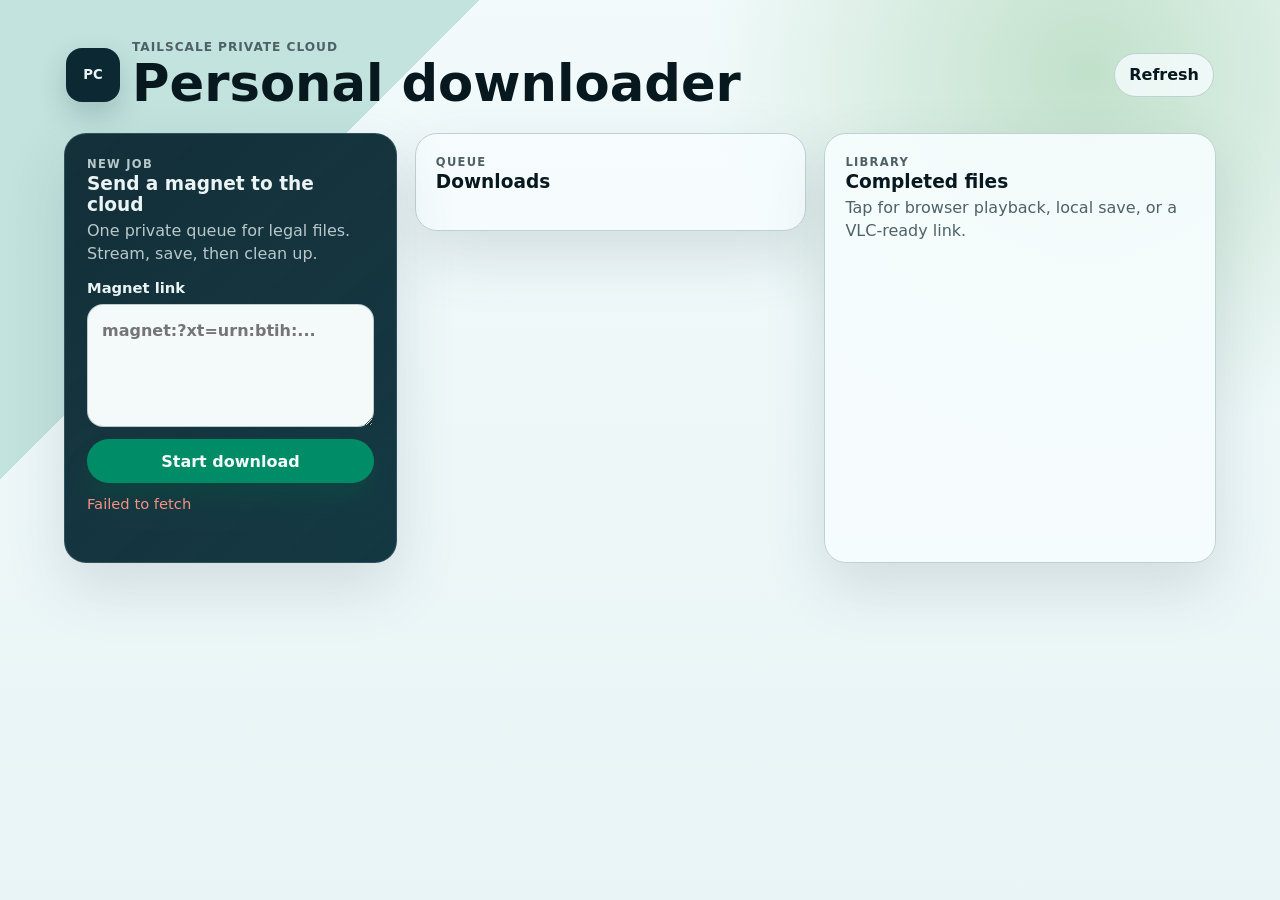
==== frontend/index.html @ cb081685 "Initial personal cloud downloader project" ====
<!doctype html>
<html lang="en">
  <head>
    <meta charset="utf-8">
    <meta name="viewport" content="width=device-width, initial-scale=1">
    <title>Personal Cloud Downloader</title>
    <link rel="stylesheet" href="style.css">
  </head>
  <body>
    <main class="shell">
      <header class="topbar">
        <div class="brand-mark" aria-hidden="true">PC</div>
        <div class="brand-copy">
          <p class="eyebrow">Tailscale private cloud</p>
          <h1>Personal downloader</h1>
        </div>
        <button id="refreshButton" class="ghost-button" type="button" aria-label="Refresh downloads">Refresh</button>
      </header>

      <div class="dashboard-grid">
        <section class="command-panel" aria-labelledby="addTitle">
          <div class="section-heading">
            <p class="panel-kicker">New job</p>
            <h2 id="addTitle">Send a magnet to the cloud</h2>
            <p>One private queue for legal files. Stream, save, then clean up.</p>
          </div>
          <label class="magnet-field">
            <span>Magnet link</span>
            <textarea id="magnetLink" rows="4" placeholder="magnet:?xt=urn:btih:..."></textarea>
          </label>
          <button id="addMagnetButton" class="primary-button" type="button">Start download</button>
          <p id="status" class="status-line" role="status" aria-live="polite">Connecting to private backend...</p>
        </section>

        <section class="content-section queue-panel" aria-labelledby="torrentsTitle">
          <div class="section-heading row-heading">
            <div>
              <p class="panel-kicker">Queue</p>
              <h2 id="torrentsTitle">Downloads</h2>
            </div>
            <span id="lastUpdated" class="last-updated"></span>
          </div>
          <div id="torrentList" class="stack"></div>
        </section>

        <section class="content-section files-panel" aria-labelledby="completedTitle">
          <div class="section-heading">
            <p class="panel-kicker">Library</p>
            <h2 id="completedTitle">Completed files</h2>
            <p>Tap for browser playback, local save, or a VLC-ready link.</p>
          </div>
          <div id="completedFiles" class="stack"></div>
        </section>
      </div>
    </main>

    <script src="app.js"></script>
  </body>
</html>
---- frontend/style.css ----
:root {
  color-scheme: light;
  font-family: ui-sans-serif, system-ui, -apple-system, BlinkMacSystemFont, "Segoe UI", sans-serif;
  background: oklch(96% 0.012 205);
  color: oklch(20% 0.026 220);
  --page: oklch(96% 0.012 205);
  --ink: oklch(20% 0.026 220);
  --surface: oklch(99% 0.007 205);
  --surface-strong: oklch(93.8% 0.018 205);
  --panel: oklch(26% 0.038 225);
  --panel-soft: oklch(32% 0.045 220);
  --panel-ink: oklch(96% 0.009 205);
  --line: oklch(85% 0.022 205);
  --muted: oklch(48% 0.025 220);
  --accent: oklch(56% 0.13 169);
  --accent-strong: oklch(43% 0.11 169);
  --accent-soft: oklch(92% 0.055 169);
  --danger: oklch(50% 0.14 28);
  --danger-soft: oklch(95% 0.03 28);
  --ok-soft: oklch(93% 0.055 150);
  --wait-soft: oklch(93% 0.02 235);
  --radius: 22px;
  --shadow: 0 24px 60px oklch(45% 0.035 220 / 0.16);
}

* {
  box-sizing: border-box;
}

body {
  margin: 0;
  min-height: 100vh;
  background:
    linear-gradient(135deg, oklch(89% 0.035 185) 0 22%, transparent 22%),
    radial-gradient(circle at 85% 8%, oklch(88% 0.045 155), transparent 24rem),
    linear-gradient(180deg, oklch(98% 0.009 205), var(--page));
}

button,
textarea {
  font: inherit;
}

button {
  border: 0;
  cursor: pointer;
}

button:disabled {
  cursor: wait;
  opacity: 0.68;
}

.shell {
  width: min(1180px, 100%);
  margin: 0 auto;
  padding: 16px 14px 34px;
}

.topbar {
  display: flex;
  align-items: center;
  gap: 12px;
  padding: 8px 2px 16px;
}

.brand-mark {
  display: grid;
  place-items: center;
  flex: 0 0 46px;
  width: 46px;
  height: 46px;
  border-radius: 16px;
  background: var(--panel);
  color: var(--panel-ink);
  font-size: 0.83rem;
  font-weight: 900;
  box-shadow: 0 12px 28px oklch(35% 0.04 220 / 0.22);
}

.brand-copy {
  min-width: 0;
  flex: 1;
}

.eyebrow,
.section-heading p,
.meta,
.empty,
.status-line,
.last-updated,
.panel-kicker {
  color: var(--muted);
}

.eyebrow {
  margin: 0 0 4px;
  font-size: 0.76rem;
  font-weight: 800;
  letter-spacing: 0.08em;
  text-transform: uppercase;
}

h1,
h2,
h3,
p {
  margin-top: 0;
}

h1 {
  margin-bottom: 0;
  font-size: clamp(1.45rem, 8vw, 3.2rem);
  line-height: 1;
  letter-spacing: 0;
}

h2 {
  margin-bottom: 4px;
  font-size: 1.16rem;
}

h3 {
  margin-bottom: 8px;
  font-size: 1rem;
  line-height: 1.25;
  overflow-wrap: anywhere;
}

.command-panel,
.content-section {
  background: color-mix(in oklch, var(--surface) 92%, transparent);
  border: 1px solid var(--line);
  border-radius: var(--radius);
  box-shadow: var(--shadow);
}

.dashboard-grid {
  display: grid;
  gap: 14px;
}

.command-panel {
  position: sticky;
  top: 8px;
  z-index: 2;
  padding: 18px;
  background:
    linear-gradient(140deg, color-mix(in oklch, var(--panel) 96%, transparent), var(--panel-soft));
  color: var(--panel-ink);
  border-color: oklch(58% 0.045 215 / 0.38);
}

.content-section {
  padding: 16px;
}

.section-heading {
  margin-bottom: 14px;
}

.section-heading p {
  margin-bottom: 0;
  line-height: 1.45;
}

.command-panel .section-heading p,
.command-panel .panel-kicker,
.command-panel .status-line {
  color: oklch(82% 0.018 210);
}

.command-panel .section-heading h2 {
  color: var(--panel-ink);
}

.panel-kicker {
  margin-bottom: 6px;
  font-size: 0.72rem;
  font-weight: 900;
  letter-spacing: 0.11em;
  text-transform: uppercase;
}

.row-heading {
  display: flex;
  align-items: flex-start;
  justify-content: space-between;
  gap: 12px;
}

.last-updated {
  flex: 0 0 auto;
  padding-top: 3px;
  font-size: 0.78rem;
}

.magnet-field {
  display: grid;
  gap: 8px;
  font-weight: 750;
}

.magnet-field span {
  font-size: 0.92rem;
}

textarea {
  width: 100%;
  resize: vertical;
  min-height: 116px;
  border: 1px solid oklch(70% 0.03 210 / 0.55);
  border-radius: 16px;
  padding: 14px;
  background: oklch(98% 0.006 205);
  color: inherit;
  line-height: 1.45;
  outline: none;
}

textarea:focus {
  border-color: var(--accent);
  box-shadow: 0 0 0 4px oklch(75% 0.07 178 / 0.28);
}

.primary-button,
.ghost-button,
.action-button {
  min-height: 44px;
  border-radius: 999px;
  font-weight: 850;
}

.primary-button {
  width: 100%;
  margin-top: 12px;
  background: var(--accent);
  color: oklch(98% 0.006 190);
  box-shadow: 0 16px 26px oklch(42% 0.12 169 / 0.28);
}

.primary-button:hover {
  background: var(--accent-strong);
}

.ghost-button {
  width: auto;
  margin-left: auto;
  padding: 0 14px;
  background: color-mix(in oklch, var(--surface) 80%, transparent);
  color: var(--ink);
  border: 1px solid var(--line);
}

.status-line {
  min-height: 22px;
  margin: 12px 0 0;
  font-size: 0.92rem;
}

.status-line.error {
  color: oklch(76% 0.13 28);
}

.stack {
  display: grid;
  gap: 10px;
}

.download-card,
.file-card,
.empty-card {
  border: 1px solid var(--line);
  border-radius: 18px;
  background: oklch(99.3% 0.005 190);
}

.download-card,
.file-card {
  padding: 15px;
}

.empty-card {
  display: grid;
  gap: 8px;
  min-height: 124px;
  place-content: center;
  padding: 20px;
  text-align: center;
  background:
    linear-gradient(135deg, oklch(98% 0.01 205), oklch(95% 0.018 195));
}

.empty-card h3 {
  margin-bottom: 4px;
}

.empty-card p,
.meta {
  margin-bottom: 0;
}

.card-top {
  display: flex;
  align-items: flex-start;
  justify-content: space-between;
  gap: 10px;
}

.download-title,
.file-title {
  min-width: 0;
}

.pill {
  flex: 0 0 auto;
  border-radius: 999px;
  padding: 6px 10px;
  background: var(--wait-soft);
  color: oklch(36% 0.05 220);
  font-size: 0.78rem;
  font-weight: 850;
}

.pill.downloading {
  background: oklch(93% 0.045 185);
  color: var(--accent-strong);
}

.pill.completed {
  background: var(--ok-soft);
  color: oklch(35% 0.08 150);
}

.pill.failed {
  background: var(--danger-soft);
  color: var(--danger);
}

.progress-row {
  display: flex;
  align-items: center;
  gap: 10px;
  margin-top: 12px;
}

.progress-track {
  position: relative;
  flex: 1;
  height: 12px;
  overflow: hidden;
  border-radius: 999px;
  background: var(--surface-strong);
}

.progress-fill {
  position: absolute;
  inset: 0 auto 0 0;
  width: var(--progress, 0%);
  border-radius: inherit;
  background: linear-gradient(90deg, var(--accent-strong), var(--accent));
}

.progress-value {
  min-width: 44px;
  text-align: right;
  color: oklch(34% 0.035 210);
  font-size: 0.88rem;
  font-weight: 850;
}

.actions {
  display: grid;
  grid-template-columns: repeat(3, minmax(0, 1fr));
  gap: 8px;
  margin-top: 14px;
}

.action-button {
  display: inline-flex;
  align-items: center;
  justify-content: center;
  padding: 0 12px;
  color: var(--accent-strong);
  background: var(--accent-soft);
  text-decoration: none;
  font-size: 0.9rem;
  text-align: center;
}

.action-button.danger {
  grid-column: 1 / -1;
  color: var(--danger);
  background: transparent;
  border: 1px solid oklch(82% 0.055 28);
}

.file-card .actions {
  margin-top: 10px;
}

.file-name {
  margin-bottom: 6px;
  overflow-wrap: anywhere;
}

@media (max-width: 520px) {
  .command-panel {
    margin-inline: -2px;
  }

  .file-card .actions {
    grid-template-columns: 1fr;
  }
}

@media (min-width: 760px) {
  .shell {
    padding-top: 32px;
  }

  .topbar {
    padding-bottom: 24px;
  }

  .brand-mark {
    width: 54px;
    height: 54px;
    flex-basis: 54px;
  }

  .dashboard-grid {
    grid-template-columns: minmax(300px, 0.8fr) minmax(360px, 1.2fr);
    align-items: start;
    gap: 18px;
  }

  .command-panel {
    top: 22px;
    padding: 22px;
  }

  .queue-panel {
    grid-column: 2;
  }

  .files-panel {
    grid-column: 1 / -1;
  }

  .content-section {
    padding: 20px;
  }

  .download-card,
  .file-card {
    padding: 16px;
  }

  .action-button.danger {
    grid-column: auto;
  }
}

@media (min-width: 1040px) {
  .dashboard-grid {
    grid-template-columns: 0.85fr 1fr 1fr;
  }

  .command-panel {
    min-height: 430px;
  }

  .queue-panel,
  .files-panel {
    grid-column: auto;
  }

  .files-panel {
    min-height: 430px;
  }
}
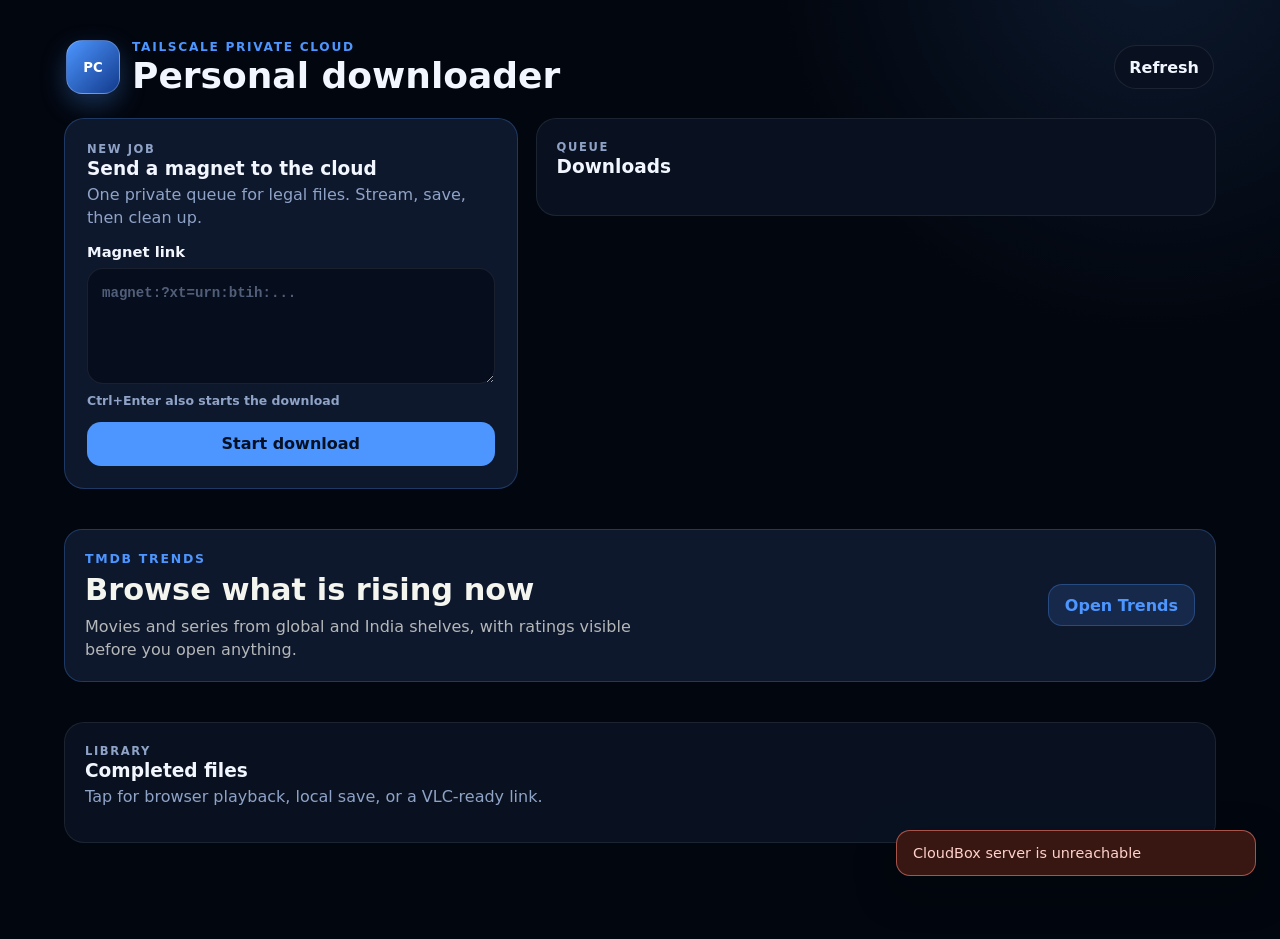
==== commit 83169055: "Improve responsive downloader interface" ====
--- a/frontend/index.html
+++ b/frontend/index.html
@@ -26,8 +26,9 @@
           </div>
           <label class="magnet-field">
             <span>Magnet link</span>
-            <textarea id="magnetLink" rows="4" placeholder="magnet:?xt=urn:btih:..."></textarea>
+            <textarea id="magnetLink" rows="4" placeholder="magnet:?xt=urn:btih:..." aria-describedby="magnetKeyboardHint"></textarea>
           </label>
+          <small id="magnetKeyboardHint" class="keyboard-hint">Ctrl+Enter also starts the download</small>
           <button id="addMagnetButton" class="primary-button" type="button">Start download</button>
           <p id="status" class="status-line" role="status" aria-live="polite">Connecting to private backend...</p>
         </section>
--- a/frontend/style.css
+++ b/frontend/style.css
@@ -54,7 +54,7 @@
 .shell {
   width: min(1180px, 100%);
   margin: 0 auto;
-  padding: 16px 14px 34px;
+  padding: 16px 14px calc(120px + env(safe-area-inset-bottom));
 }
 
 .topbar {
@@ -110,7 +110,7 @@
 
 h1 {
   margin-bottom: 0;
-  font-size: clamp(1.45rem, 8vw, 3.2rem);
+  font-size: clamp(1.35rem, 4vw, 2.25rem);
   line-height: 1;
   letter-spacing: 0;
 }
@@ -141,9 +141,6 @@
 }
 
 .command-panel {
-  position: sticky;
-  top: 8px;
-  z-index: 2;
   padding: 18px;
   background:
     linear-gradient(140deg, color-mix(in oklch, var(--panel) 96%, transparent), var(--panel-soft));
@@ -195,6 +192,10 @@
   font-size: 0.78rem;
 }
 
+.last-updated.stale {
+  color: oklch(75% 0.12 80);
+}
+
 .magnet-field {
   display: grid;
   gap: 8px;
@@ -205,8 +206,19 @@
   font-size: 0.92rem;
 }
 
+.keyboard-hint {
+  display: block;
+  margin-top: 8px;
+  color: var(--muted);
+  font-size: 0.78rem;
+  font-weight: 600;
+  line-height: 1.4;
+}
+
 textarea {
   width: 100%;
+  min-width: 0;
+  max-width: 100%;
   resize: vertical;
   min-height: 116px;
   border: 1px solid oklch(70% 0.03 210 / 0.55);
@@ -215,6 +227,8 @@
   background: oklch(98% 0.006 205);
   color: inherit;
   line-height: 1.45;
+  overflow-wrap: anywhere;
+  word-break: break-word;
   outline: none;
 }
 
@@ -252,14 +266,41 @@
   border: 1px solid var(--line);
 }
 
-.status-line {
-  min-height: 22px;
-  margin: 12px 0 0;
-  font-size: 0.92rem;
-}
-
-.status-line.error {
-  color: oklch(76% 0.13 28);
+#status.status-line {
+  position: fixed;
+  left: 50%;
+  bottom: max(16px, env(safe-area-inset-bottom));
+  z-index: 100;
+  width: min(calc(100vw - 28px), 420px);
+  min-height: 0;
+  margin: 0;
+  padding: 12px 16px;
+  transform: translateX(-50%);
+  border: 1px solid color-mix(in oklch, var(--accent) 38%, var(--line));
+  border-radius: 14px;
+  background: #0E182D;
+  box-shadow: 0 14px 36px oklch(10% 0.025 230 / 0.38);
+  color: var(--ink);
+  font-size: 0.9rem;
+  line-height: 1.4;
+  pointer-events: none;
+}
+
+#status.status-line[hidden] {
+  display: none;
+}
+
+#status.status-line.warning {
+  border-color: oklch(72% 0.11 80 / 0.7);
+  background: oklch(28% 0.045 75);
+  color: oklch(90% 0.07 85);
+}
+
+#status.status-line.error,
+#status.status-line.offline {
+  border-color: oklch(65% 0.13 28 / 0.72);
+  background: oklch(25% 0.055 28);
+  color: oklch(90% 0.055 28);
 }
 
 .stack {
@@ -278,6 +319,48 @@
 .download-card,
 .file-card {
   padding: 15px;
+}
+
+.torrent-skeleton {
+  display: grid;
+  gap: 12px;
+  pointer-events: none;
+}
+
+.skeleton-line {
+  height: 12px;
+  border-radius: 999px;
+  background: var(--surface-strong);
+}
+
+.skeleton-title {
+  width: 68%;
+  height: 18px;
+}
+
+.skeleton-meta {
+  width: 44%;
+}
+
+.skeleton-progress {
+  width: 100%;
+}
+
+#torrentList.offline .download-card:not(.torrent-skeleton) {
+  opacity: 0.7;
+  filter: saturate(0.7);
+}
+
+@keyframes torrent-skeleton-pulse {
+  50% {
+    opacity: 0.48;
+  }
+}
+
+@media (prefers-reduced-motion: no-preference) {
+  .torrent-skeleton .skeleton-line {
+    animation: torrent-skeleton-pulse 1.4s ease-in-out infinite;
+  }
 }
 
 .empty-card {
@@ -310,6 +393,17 @@
 .download-title,
 .file-title {
   min-width: 0;
+}
+
+.queue-panel,
+.download-card {
+  min-width: 0;
+}
+
+.download-title h3,
+.download-title .meta {
+  overflow-wrap: anywhere;
+  word-break: break-word;
 }
 
 .pill {
@@ -395,6 +489,24 @@
   border: 1px solid oklch(82% 0.055 28);
 }
 
+.download-card .actions {
+  display: flex;
+  justify-content: flex-end;
+}
+
+.download-card .action-button.danger {
+  width: auto;
+  min-height: 44px;
+  grid-column: auto;
+}
+
+.command-panel :is(textarea, button):focus-visible,
+.queue-panel .action-button:focus-visible,
+.topbar .ghost-button:focus-visible {
+  outline: 3px solid var(--accent);
+  outline-offset: 3px;
+}
+
 .file-card .actions {
   margin-top: 10px;
 }
@@ -415,8 +527,17 @@
 }
 
 @media (min-width: 760px) {
+  #status.status-line {
+    right: max(24px, env(safe-area-inset-right));
+    bottom: 24px;
+    left: auto;
+    width: min(360px, calc(100vw - 48px));
+    transform: none;
+  }
+
   .shell {
     padding-top: 32px;
+    padding-bottom: 96px;
   }
 
   .topbar {
@@ -436,7 +557,10 @@
   }
 
   .command-panel {
+    position: sticky;
     top: 22px;
+    z-index: 2;
+    align-self: start;
     padding: 22px;
   }
 
@@ -445,6 +569,11 @@
   }
 
   .files-panel {
+    grid-column: 1 / -1;
+  }
+
+  #trendsHomeEntry,
+  #trendsView {
     grid-column: 1 / -1;
   }
 
@@ -461,22 +590,3 @@
     grid-column: auto;
   }
 }
-
-@media (min-width: 1040px) {
-  .dashboard-grid {
-    grid-template-columns: 0.85fr 1fr 1fr;
-  }
-
-  .command-panel {
-    min-height: 430px;
-  }
-
-  .queue-panel,
-  .files-panel {
-    grid-column: auto;
-  }
-
-  .files-panel {
-    min-height: 430px;
-  }
-}
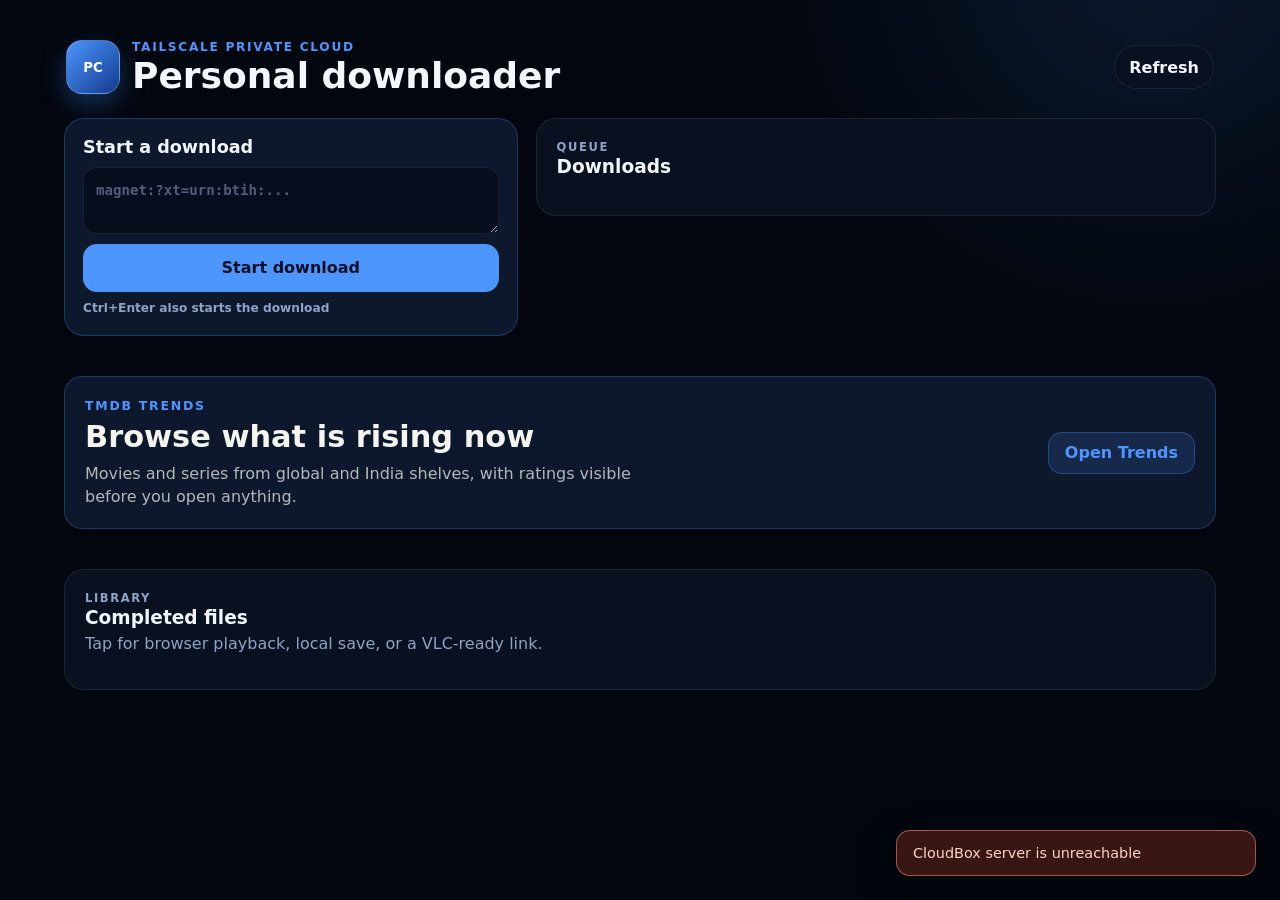
==== commit 612401ae: "Compact downloader magnet composer" ====
--- a/frontend/index.html
+++ b/frontend/index.html
@@ -18,18 +18,16 @@
       </header>
 
       <div class="dashboard-grid">
-        <section class="command-panel" aria-labelledby="addTitle">
+        <section class="command-panel dl-composer" aria-labelledby="addTitle">
           <div class="section-heading">
-            <p class="panel-kicker">New job</p>
-            <h2 id="addTitle">Send a magnet to the cloud</h2>
-            <p>One private queue for legal files. Stream, save, then clean up.</p>
+            <h2 id="addTitle">Start a download</h2>
           </div>
           <label class="magnet-field">
-            <span>Magnet link</span>
-            <textarea id="magnetLink" rows="4" placeholder="magnet:?xt=urn:btih:..." aria-describedby="magnetKeyboardHint"></textarea>
+            <span class="visually-hidden">Magnet link</span>
+            <textarea id="magnetLink" rows="2" placeholder="magnet:?xt=urn:btih:..." aria-describedby="magnetKeyboardHint"></textarea>
           </label>
+          <button id="addMagnetButton" class="primary-button" type="button">Start download</button>
           <small id="magnetKeyboardHint" class="keyboard-hint">Ctrl+Enter also starts the download</small>
-          <button id="addMagnetButton" class="primary-button" type="button">Start download</button>
           <p id="status" class="status-line" role="status" aria-live="polite">Connecting to private backend...</p>
         </section>
 
--- a/frontend/style.css
+++ b/frontend/style.css
@@ -27,6 +27,19 @@
   box-sizing: border-box;
 }
 
+.visually-hidden {
+  position: absolute;
+  width: 1px;
+  height: 1px;
+  padding: 0;
+  margin: -1px;
+  overflow: hidden;
+  clip: rect(0, 0, 0, 0);
+  clip-path: inset(50%);
+  white-space: nowrap;
+  border: 0;
+}
+
 body {
   margin: 0;
   min-height: 100vh;
@@ -213,6 +226,42 @@
   font-size: 0.78rem;
   font-weight: 600;
   line-height: 1.4;
+}
+
+.command-panel.dl-composer {
+  padding: 18px;
+}
+
+.dl-composer .section-heading {
+  margin-bottom: 10px;
+}
+
+.dl-composer .section-heading h2 {
+  margin-bottom: 0;
+  font-size: 1.1rem;
+}
+
+.dl-composer .magnet-field {
+  gap: 0;
+}
+
+.dl-composer #magnetLink {
+  min-height: 88px;
+  padding: 12px;
+  border-radius: 14px;
+}
+
+.dl-composer #addMagnetButton {
+  width: 100%;
+  min-height: 48px;
+  margin-top: 10px;
+}
+
+.dl-composer .keyboard-hint {
+  margin-top: 8px;
+  color: var(--muted);
+  font-size: 0.76rem;
+  font-weight: 600;
 }
 
 textarea {
@@ -308,7 +357,6 @@
   gap: 10px;
 }
 
-.download-card,
 .file-card,
 .empty-card {
   border: 1px solid var(--line);
@@ -316,50 +364,177 @@
   background: oklch(99.3% 0.005 190);
 }
 
-.download-card,
 .file-card {
   padding: 15px;
 }
 
-.torrent-skeleton {
-  display: grid;
+.dl-card {
+  --dl-rail: var(--muted);
+  position: relative;
+  display: grid;
+  gap: 8px;
+  min-width: 0;
+  overflow: hidden;
+  padding: 12px 12px 10px 15px;
+  border: 1px solid var(--line);
+  border-radius: 14px;
+  background: #0E182D;
+}
+
+.dl-card::before {
+  content: "";
+  position: absolute;
+  inset: 0 auto 0 0;
+  width: 3px;
+  background: var(--dl-rail);
+}
+
+.dl-card--downloading {
+  --dl-rail: var(--accent);
+}
+
+.dl-card--waiting {
+  --dl-rail: #6F829F;
+}
+
+.dl-card--completed {
+  --dl-rail: #4ADE80;
+}
+
+.dl-card--failed {
+  --dl-rail: var(--danger);
+}
+
+.dl-card__header,
+.dl-card__footer,
+.dl-card__state-row {
+  display: flex;
+  align-items: center;
+  justify-content: space-between;
   gap: 12px;
+  min-width: 0;
+}
+
+.dl-card__title {
+  min-width: 0;
+  margin: 0;
+  font-size: 0.96rem;
+  line-height: 1.3;
+  overflow-wrap: anywhere;
+  word-break: break-word;
+}
+
+.dl-card__percent {
+  flex: 0 0 auto;
+  color: var(--ink);
+  font-family: ui-monospace, SFMono-Regular, Menlo, Consolas, monospace;
+  font-size: 0.86rem;
+  font-weight: 800;
+  text-align: right;
+}
+
+.dl-card__state,
+.dl-card__time {
+  margin: 0;
+  color: var(--muted);
+  font-size: 0.8rem;
+  line-height: 1.35;
+  overflow-wrap: anywhere;
+}
+
+.dl-card__state--completed {
+  color: #4ADE80;
+}
+
+.dl-card__state--failed {
+  color: #FCA5A5;
+}
+
+.dl-progress {
+  min-width: 0;
+  flex: 1;
+}
+
+.dl-card__state-row .dl-progress {
+  flex: 0 1 46%;
+}
+
+.dl-bar {
+  position: relative;
+  height: 10px;
+  overflow: hidden;
+  border-radius: 999px;
+  background: rgba(255, 255, 255, 0.1);
+}
+
+.dl-bar--waiting {
+  background: rgba(111, 130, 159, 0.18);
+}
+
+.dl-bar__fill {
+  position: absolute;
+  inset: 0 auto 0 0;
+  width: var(--progress, 0%);
+  border-radius: inherit;
+  background: var(--accent);
+}
+
+.dl-delete {
+  flex: 0 0 auto;
+  min-height: 44px;
+  padding: 0 10px;
+  border: 1px solid transparent;
+  border-radius: 10px;
+  background: transparent;
+  color: #FCA5A5;
+  font-size: 0.82rem;
+  font-weight: 700;
+}
+
+.dl-delete:hover {
+  border-color: rgba(248, 113, 113, 0.28);
+  background: var(--danger-soft);
+}
+
+.dl-skeleton {
+  display: grid;
   pointer-events: none;
 }
 
-.skeleton-line {
+.dl-skeleton__line {
   height: 12px;
   border-radius: 999px;
   background: var(--surface-strong);
 }
 
-.skeleton-title {
+.dl-skeleton__title {
   width: 68%;
   height: 18px;
 }
 
-.skeleton-meta {
+.dl-skeleton__meta {
   width: 44%;
 }
 
-.skeleton-progress {
+.dl-skeleton__bar {
   width: 100%;
-}
-
-#torrentList.offline .download-card:not(.torrent-skeleton) {
+  height: 10px;
+}
+
+#torrentList.offline .dl-card:not(.dl-skeleton) {
   opacity: 0.7;
   filter: saturate(0.7);
 }
 
-@keyframes torrent-skeleton-pulse {
+@keyframes dl-skeleton-pulse {
   50% {
     opacity: 0.48;
   }
 }
 
 @media (prefers-reduced-motion: no-preference) {
-  .torrent-skeleton .skeleton-line {
-    animation: torrent-skeleton-pulse 1.4s ease-in-out infinite;
+  .dl-skeleton .dl-skeleton__line {
+    animation: dl-skeleton-pulse 1.4s ease-in-out infinite;
   }
 }
 
@@ -383,84 +558,12 @@
   margin-bottom: 0;
 }
 
-.card-top {
-  display: flex;
-  align-items: flex-start;
-  justify-content: space-between;
-  gap: 10px;
-}
-
-.download-title,
 .file-title {
   min-width: 0;
 }
 
-.queue-panel,
-.download-card {
-  min-width: 0;
-}
-
-.download-title h3,
-.download-title .meta {
-  overflow-wrap: anywhere;
-  word-break: break-word;
-}
-
-.pill {
-  flex: 0 0 auto;
-  border-radius: 999px;
-  padding: 6px 10px;
-  background: var(--wait-soft);
-  color: oklch(36% 0.05 220);
-  font-size: 0.78rem;
-  font-weight: 850;
-}
-
-.pill.downloading {
-  background: oklch(93% 0.045 185);
-  color: var(--accent-strong);
-}
-
-.pill.completed {
-  background: var(--ok-soft);
-  color: oklch(35% 0.08 150);
-}
-
-.pill.failed {
-  background: var(--danger-soft);
-  color: var(--danger);
-}
-
-.progress-row {
-  display: flex;
-  align-items: center;
-  gap: 10px;
-  margin-top: 12px;
-}
-
-.progress-track {
-  position: relative;
-  flex: 1;
-  height: 12px;
-  overflow: hidden;
-  border-radius: 999px;
-  background: var(--surface-strong);
-}
-
-.progress-fill {
-  position: absolute;
-  inset: 0 auto 0 0;
-  width: var(--progress, 0%);
-  border-radius: inherit;
-  background: linear-gradient(90deg, var(--accent-strong), var(--accent));
-}
-
-.progress-value {
-  min-width: 44px;
-  text-align: right;
-  color: oklch(34% 0.035 210);
-  font-size: 0.88rem;
-  font-weight: 850;
+.queue-panel {
+  min-width: 0;
 }
 
 .actions {
@@ -489,19 +592,8 @@
   border: 1px solid oklch(82% 0.055 28);
 }
 
-.download-card .actions {
-  display: flex;
-  justify-content: flex-end;
-}
-
-.download-card .action-button.danger {
-  width: auto;
-  min-height: 44px;
-  grid-column: auto;
-}
-
 .command-panel :is(textarea, button):focus-visible,
-.queue-panel .action-button:focus-visible,
+.queue-panel .dl-delete:focus-visible,
 .topbar .ghost-button:focus-visible {
   outline: 3px solid var(--accent);
   outline-offset: 3px;
@@ -519,6 +611,12 @@
 @media (max-width: 520px) {
   .command-panel {
     margin-inline: -2px;
+  }
+
+  .dl-card__state-row {
+    align-items: stretch;
+    flex-direction: column;
+    gap: 6px;
   }
 
   .file-card .actions {
@@ -564,6 +662,14 @@
     padding: 22px;
   }
 
+  .command-panel.dl-composer {
+    padding: 18px;
+  }
+
+  .dl-composer #magnetLink {
+    min-height: 64px;
+  }
+
   .queue-panel {
     grid-column: 2;
   }
@@ -581,7 +687,6 @@
     padding: 20px;
   }
 
-  .download-card,
   .file-card {
     padding: 16px;
   }
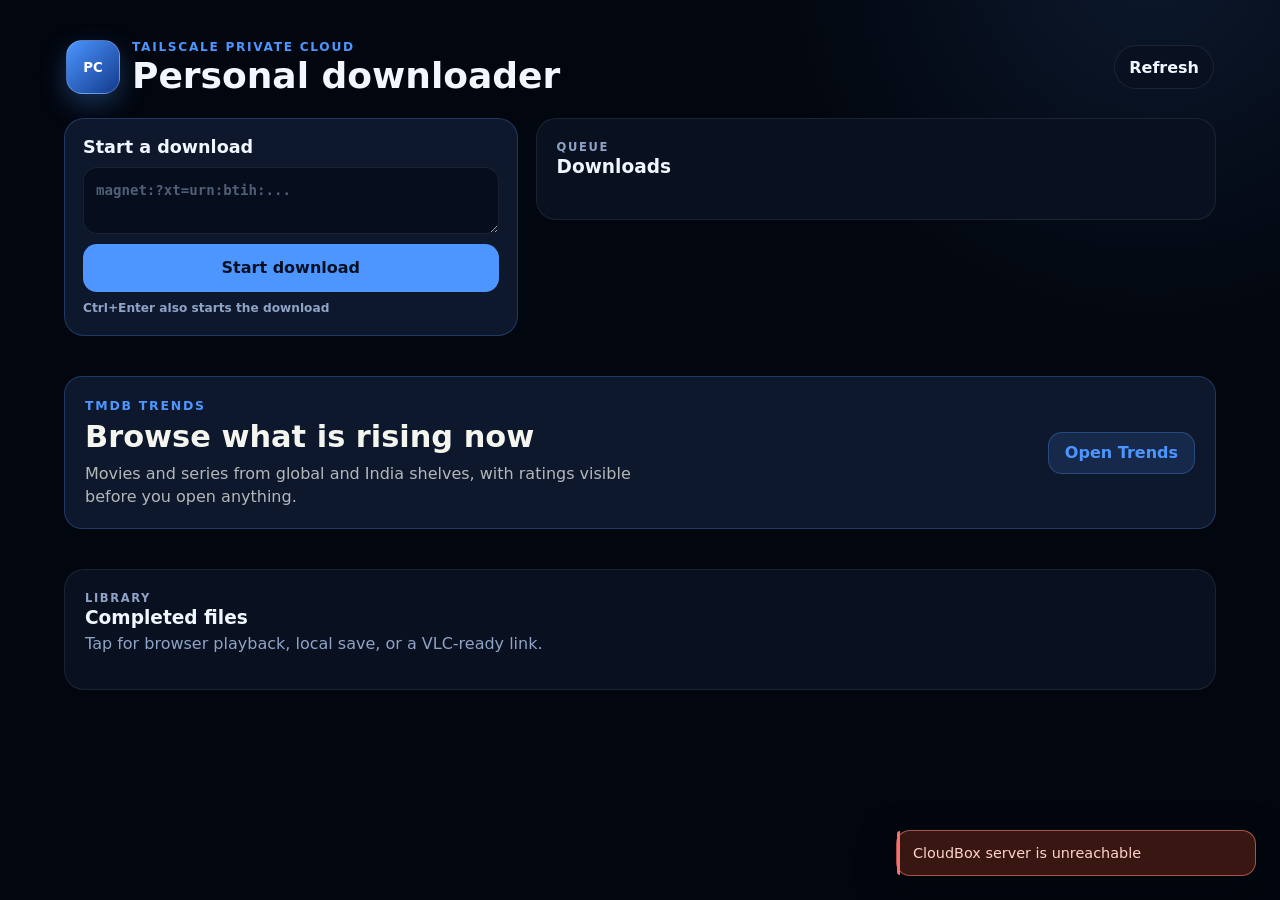
==== commit e597ee57: "Add downloader queue summary and toast polish" ====
--- a/frontend/index.html
+++ b/frontend/index.html
@@ -36,6 +36,7 @@
             <div>
               <p class="panel-kicker">Queue</p>
               <h2 id="torrentsTitle">Downloads</h2>
+              <div id="queueSummary" class="dl-summary"></div>
             </div>
             <span id="lastUpdated" class="last-updated"></span>
           </div>
--- a/frontend/style.css
+++ b/frontend/style.css
@@ -316,6 +316,7 @@
 }
 
 #status.status-line {
+  --toast-rail: var(--accent);
   position: fixed;
   left: 50%;
   bottom: max(16px, env(safe-area-inset-bottom));
@@ -335,11 +336,21 @@
   pointer-events: none;
 }
 
+#status.status-line::before {
+  content: "";
+  position: absolute;
+  inset: 0 auto 0 0;
+  width: 3px;
+  border-radius: 14px 0 0 14px;
+  background: var(--toast-rail);
+}
+
 #status.status-line[hidden] {
   display: none;
 }
 
 #status.status-line.warning {
+  --toast-rail: oklch(75% 0.13 80);
   border-color: oklch(72% 0.11 80 / 0.7);
   background: oklch(28% 0.045 75);
   color: oklch(90% 0.07 85);
@@ -347,6 +358,7 @@
 
 #status.status-line.error,
 #status.status-line.offline {
+  --toast-rail: var(--danger);
   border-color: oklch(65% 0.13 28 / 0.72);
   background: oklch(25% 0.055 28);
   color: oklch(90% 0.055 28);
@@ -355,6 +367,59 @@
 .stack {
   display: grid;
   gap: 10px;
+}
+
+.row-heading > div {
+  min-width: 0;
+}
+
+.dl-summary {
+  display: flex;
+  flex-wrap: wrap;
+  gap: 6px;
+  max-width: 100%;
+  margin-top: 8px;
+}
+
+.dl-summary[hidden] {
+  display: none;
+}
+
+.dl-summary__chip {
+  min-height: 24px;
+  display: inline-flex;
+  align-items: center;
+  padding: 0 9px;
+  border: 1px solid transparent;
+  border-radius: 999px;
+  font-size: 0.72rem;
+  font-weight: 750;
+  line-height: 1;
+  white-space: nowrap;
+}
+
+.dl-summary__chip--active {
+  border-color: rgba(77, 150, 255, 0.3);
+  background: var(--accent-soft);
+  color: var(--accent);
+}
+
+.dl-summary__chip--ready {
+  border-color: rgba(74, 222, 128, 0.3);
+  background: var(--ok-soft);
+  color: #4ADE80;
+}
+
+.dl-summary__chip--failed {
+  border-color: rgba(248, 113, 113, 0.3);
+  background: var(--danger-soft);
+  color: #FCA5A5;
+}
+
+.dl-summary__chip--waiting {
+  border-color: rgba(111, 130, 159, 0.3);
+  background: var(--wait-soft);
+  color: #8FA3C7;
 }
 
 .file-card,
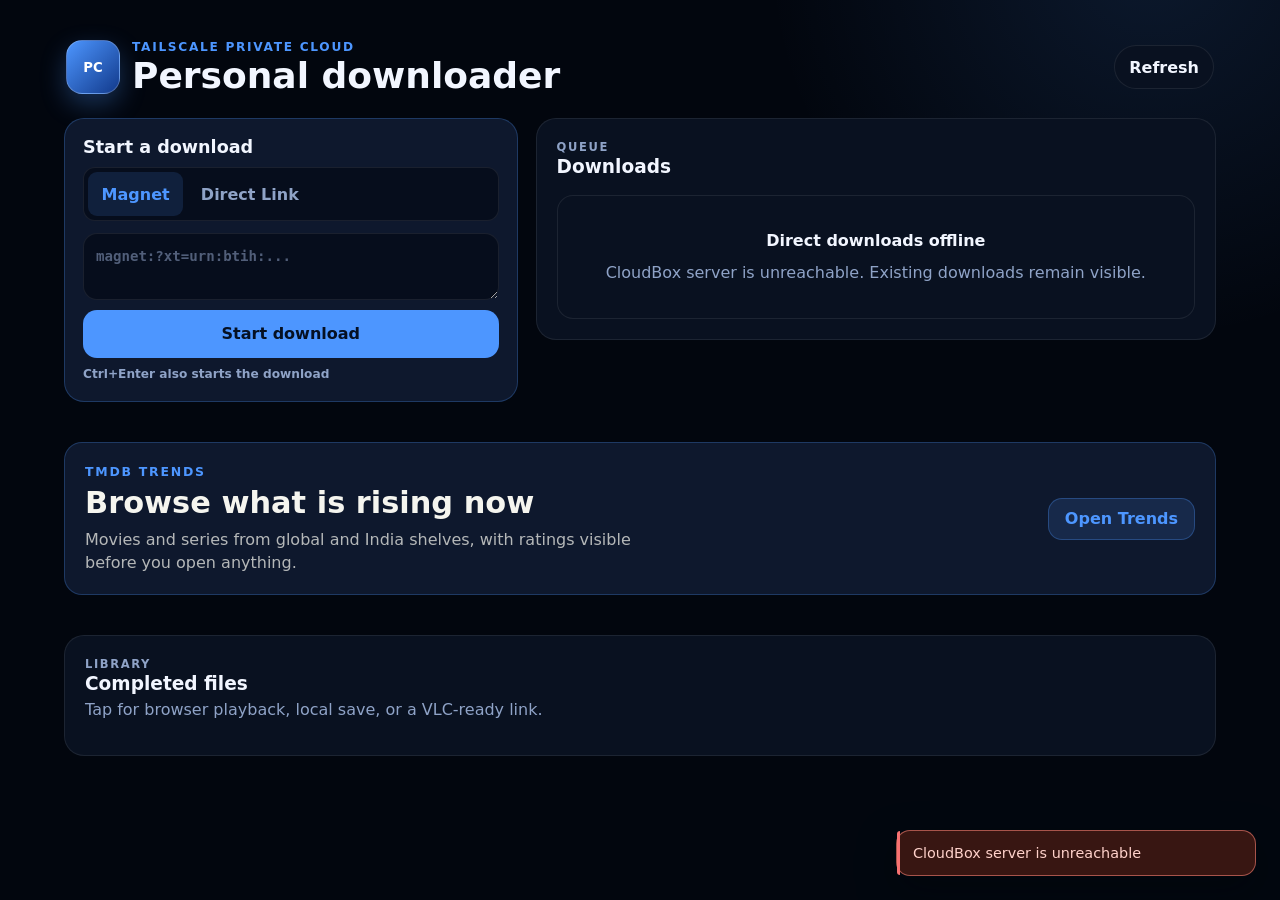
==== commit b33082a0: "fix: bust Direct Downloads web cache" ====
--- a/frontend/index.html
+++ b/frontend/index.html
@@ -4,7 +4,7 @@
     <meta charset="utf-8">
     <meta name="viewport" content="width=device-width, initial-scale=1">
     <title>Personal Cloud Downloader</title>
-    <link rel="stylesheet" href="style.css">
+    <link rel="stylesheet" href="style.css?v=phase6-20260728">
   </head>
   <body>
     <main class="shell">
@@ -54,6 +54,6 @@
       </div>
     </main>
 
-    <script src="app.js"></script>
+    <script src="app.js?v=direct-downloads-20260816"></script>
   </body>
 </html>
